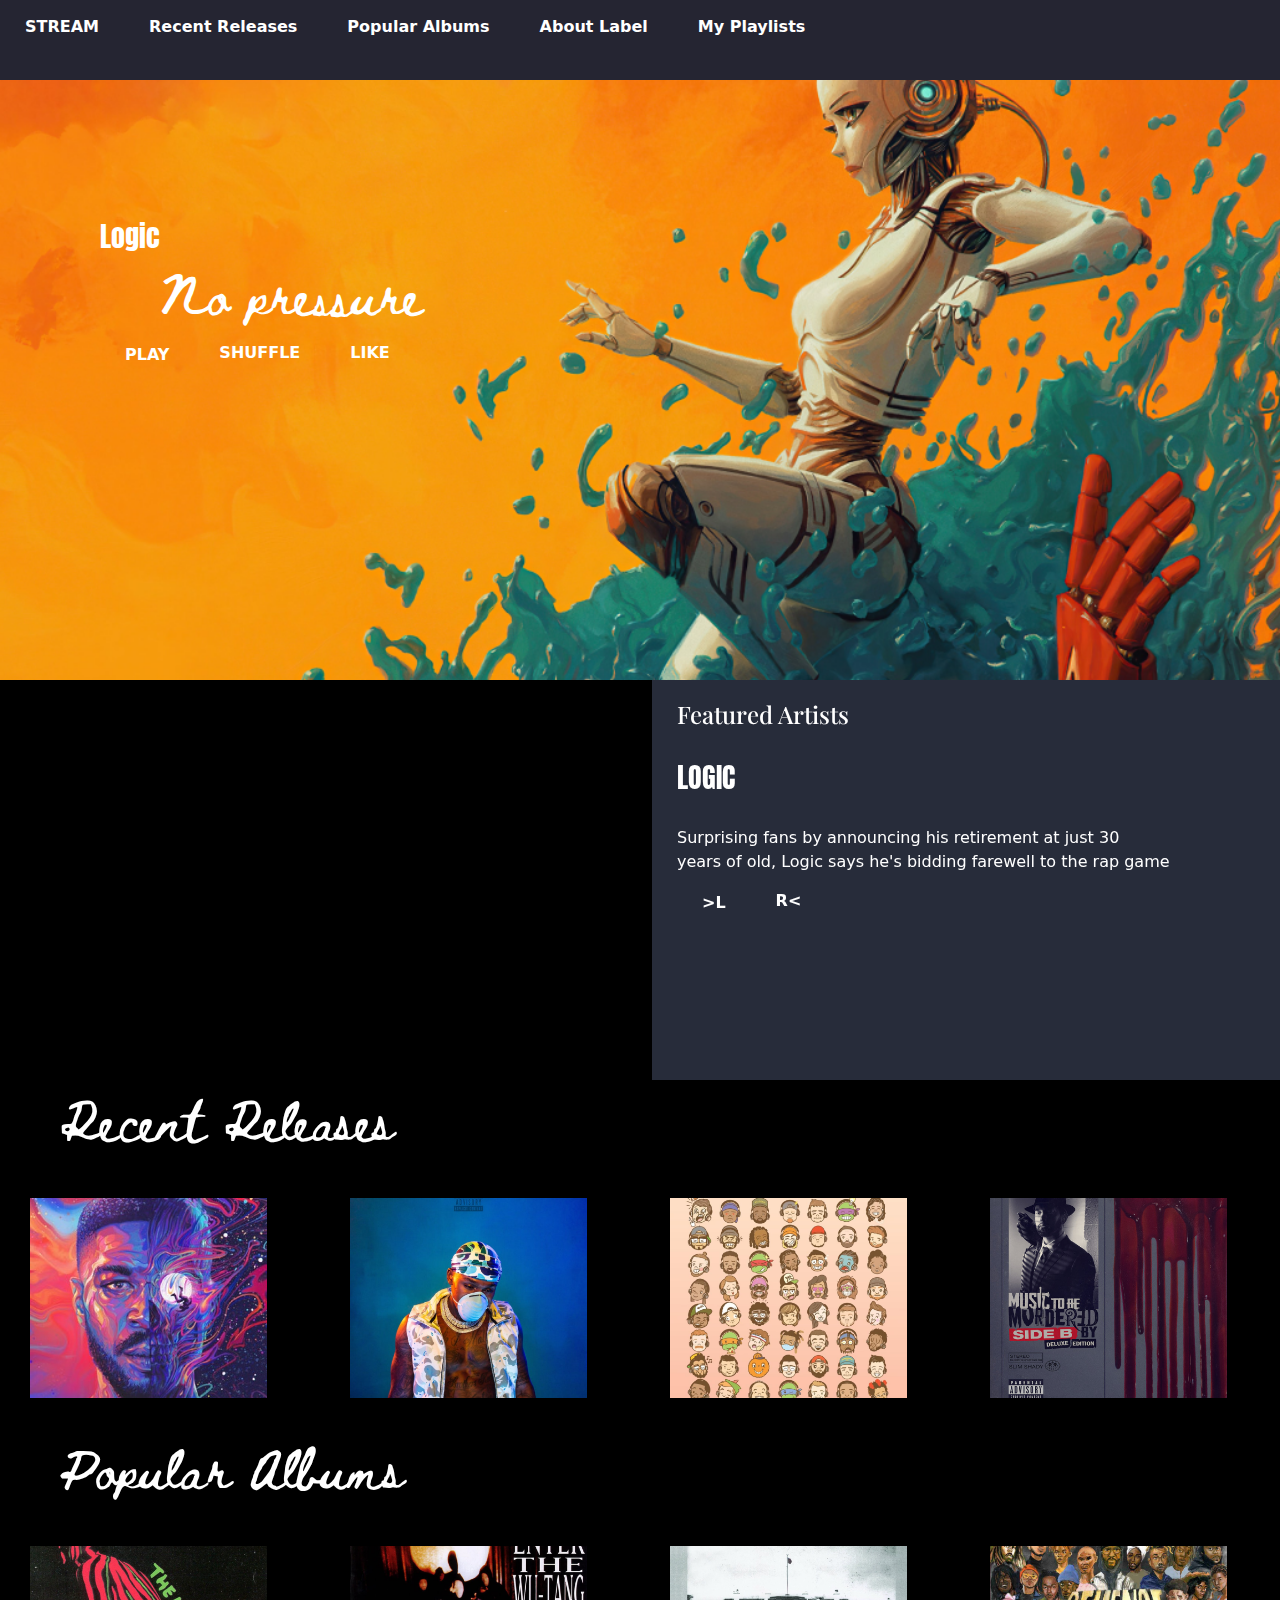
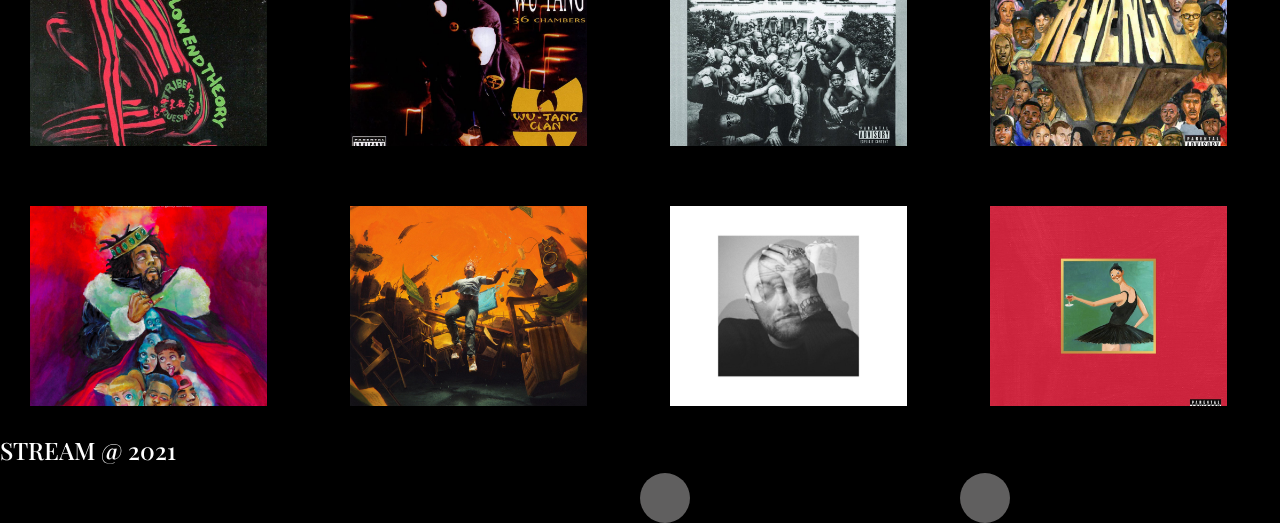
==== index.html @ 84739af4 "dv_final_progress" ====
<!DOCTYPE html>
<html lang="en">
<head>
    <meta charset="UTF-8">
    <meta http-equiv="X-UA-Compatible" content="IE=edge">
    <meta name="viewport" content="width=device-width, initial-scale=1.0">
    <title>final project</title>
<!--External Document -->
<link rel="stylesheet" href="https://cdn.jsdelivr.net/npm/bootstrap@5.2.3/dist/css/bootstrap.min.css">
<script src="https://cdn.jsdelivr.net/npm/bootstrap@5.2.3/dist/js/bootstrap.min.js"> </script>
<link rel="preconnect" href="https://fonts.googleapis.com">
<link rel="preconnect" href="https://fonts.gstatic.com" crossorigin>
<link href="https://fonts.googleapis.com/css2?family=Anton&family=Beth+Ellen&family=Playfair+Display:ital@0;1&display=swap" rel="stylesheet">
<!--Internal Document-->
<link rel="stylesheet" href="css/main.css">

</head>
<body>
    <nav style="color:white">
        <div class="button-group">
        <div class="button inverted">STREAM</div>
       <div class="button inverted">Recent Releases</div>
        <div class="button inverted">Popular Albums</div>
        <div class="button inverted">About Label</div>
        <div class="button inverted">My Playlists</div>
    </nav>

    <header>
        
        <h3>Logic</h3>
        <p><h1>No pressure </h1>
            <div class="button-group">
                <div class="button normal"><b>PLAY</b></div>
                <div class="button inverted"><b>SHUFFLE</b></div>
                <div class="button inverted"><b>LIKE</b></div>
            </div>
        </p>
        </header>

    <div class="row">
        <div class="col-6">
            <div class="col-boxA"><iframe width="560" height="315" src="https://www.youtube.com/embed/r7qovpFAGrQ" title="YouTube video player" frameborder="0" allow="accelerometer; autoplay; clipboard-write; encrypted-media; gyroscope; picture-in-picture; web-share" allowfullscreen></iframe></div>
     </div>   
     
        <div class="col-6">
            <div class="col-boxB">
                <h4>Featured Artists</h4></br>
                <h3>LOGIC</h3></br>
                Surprising fans by announcing his retirement at just 30</br> years of old, Logic says he's bidding farewell to the rap game
            
                <div class="button-group">
                    <div class="button normal">>L</div>
                    <div class="button inverted">R<</div>      
            </div>
        </div>  
    </div>
    


    <p><h1>Recent Releases</h1></p> 
    
    <div class="row">
        <div class="col-3">
            <div class="col-box-1"> </div>
        </div>
        
        <div class="col-3">
            <div class="col-box-2"> </div>
       </div>
           
       <div class="col-3">
           <div class="col-box-3"> </div>
       </div>

       <div class="col-3">
           <div class="col-box-4"> </div>
       </div>

       <p><h1>Popular Albums</h1></p> 
        
    </div>
    <div class="row">
        <div class="col-3">
            <div class="col-box-5"> </div>
        </div>
        
        <div class="col-3">
            <div class="col-box-6"> </div>
       </div>
           
       <div class="col-3">
           <div class="col-box-7"> </div>
       </div>

       <div class="col-3">
           <div class="col-box-8"> </div>
       </div>

        
    </div>
    <div class="row">
        <div class="col-3">
            <div class="col-box-9"> </div>
        </div>
        
        <div class="col-3">
            <div class="col-box-10"> </div>
       </div>
           
       <div class="col-3">
           <div class="col-box-11"> </div>
       </div>

       <div class="col-3">
           <div class="col-box-12"> </div>
       </div>
        
    </div>

<h4>STREAM @ 2021</h4>
<div class="row">
    <div class="col-3">
        <div class="round-iamge1"> </div>
    </div>
    
    <div class="col-3">
        <div class="round-iamge2"> </div>
   </div>
       
   <div class="col-3">
       <div class="round-image3"> </div>
   </div>

   <div class="col-3">
       <div class="round-image4"> </div>
   </div>

    
</div>


                
</body>
</html>
---- css/main.css ----
nav{
    width:100%;
    height:80px;
    background-color: #252532;
    
}
nav-text{
    padding-top: 30px;;

}

header{
    width: 100%;
    height:600px;
    background-image: url("../images/logic_no_pressure_home_cover_image.png");
    background-size: cover;
    background-position: center;
    padding-top:140px;
    padding-left: 100px;
    padding-right: 100px;
    color: #ffffff;

}
body{
    background-color: #000000;
    color: #ffffff;
 
}
h3{font-family: 'Anton', sans-serif;
}
h1{
    font-family: 'Beth Ellen', cursive;
    margin-left: 60px;
}
h4{font-family: 'Playfair Display', serif;
}
.col-boxA{
    width:100%;
    height:400px;
    background-color:#0000001f;
    text-align:left;
    padding-top: 20px;
    padding-left: 25px;
    margin-left: 100px;

}
.col-boxB{
    width:100%;
    height:400px;
    background-color:#434c6494;
    text-align:left;
    padding-top: 20px;
    padding-left: 25px;
    margin-right: 100px;
}


.col-box-1{
    width:80%;
    height:200px;
    background-image: url("../images/Album\ Covers/man_on_the_moon_album_cover.png");
    background-size: cover;
    background-position: center;
    margin:30px;
    padding-top: 20px;
    padding-left: 25px;
}
.col-box-2{
    width:80%;
    height:200px;
    background-image: url("../images/Album\ Covers/blame_it_on_baby_album_cover.png");
    background-size: cover;
    background-position: center;
    margin:30px;
    padding-top: 20px;
    padding-left: 25px;
}
.col-box-3{
    width:80%;
    height:200px;
    background-image: url("../images/Album\ Covers/happy_thoughts_album_cover.png");
    background-size: cover;
    background-position: center;
    margin:30px;
    padding-top: 20px;
    padding-left: 25px;
}
.col-box-4{
    width:80%;
    height:200px;
    background-image: url("../images/Album\ Covers/music_to_be_murdered_by_album_cover.png");
    background-size: cover;
    background-position: center;
    margin:30px;
    padding-top: 20px;
    padding-left: 25px;
}
.col-box-5{
    width:80%;
    height:200px;
    background-image: url("../images/Album\ Covers/low_end_theory_album_cover.png");
    background-size: cover;
    background-position: center;
    margin:30px;
    padding-top: 20px;
    padding-left: 25px;
}
.col-box-6{
    width:80%;
    height:200px;
    background-image: url("../images/Album\ Covers/wu_tang_album_cover.png");
    background-size: cover;
    background-position: center;
    margin:30px;
    padding-top: 20px;
    padding-left: 25px;
}
.col-box-7{
    width:80%;
    height:200px;
    background-image: url("../images/Album\ Covers/to_pimp_a_butterfly_album_cover.png");
    background-size: cover;
    background-position: center;
    margin:30px;
    padding-top: 20px;
    padding-left: 25px;
}
.col-box-8{
    width:80%;
    height:200px;
    background-image: url("../images/Album\ Covers/revenge_album_cover.png");
    background-size: cover;
    background-position: center;
    margin:30px;
    padding-top: 20px;
    padding-left: 25px;
}
.col-box-9{
    width:80%;
    height:200px;
    background-image: url("../images/Album\ Covers/kod_album_cover.png");
    background-size: cover;
    background-position: center;
    margin:30px;
    padding-top: 20px;
    padding-left: 25px;
}
.col-box-10{
    width:80%;
    height:200px;
    background-image: url("../images/Album\ Covers/no_pressure_album_cover.png");
    background-size: cover;
    background-position: center;
    margin:30px;
    padding-top: 20px;
    padding-left: 25px;
}
.col-box-11{
    width:80%;
    height:200px;
    background-image: url("../images/Album\ Covers/circles_album_cover.png");
    background-size: cover;
    background-position: center;
    margin:30px;
    padding-top: 20px;
    padding-left: 25px;
}
.col-box-12{
    width:80%;
    height:200px;
    background-image: url("../images/Album\ Covers/kanye_album_cover.png");
    background-size: cover;
    background-position: center;
    margin:30px;
    padding-top: 20px;
    padding-left: 25px;
}
.col-3{
    float: left;
}

.text{
    padding-top:50px;
    padding-right:10px;

}
.round-image1{
    width:50px;
    height:50px;
    background-color: #605f5f;
    border-radius: 50%;
    background-size: cover;
    background-position: center;
    padding-top: 25px;
}
.round-image2{
    width:50px;
    height:50px;
    background-color: #605f5f;
    border-radius: 50%;
    background-size: cover;
    background-position: center;
    padding-top: 25px;
}
.round-image3{
    width:50px;
    height:50px;
    background-color: #605f5f;
    border-radius: 50%;
    background-size: cover;
    background-position: center;
    padding-top: 25px;
}
.round-image4{
    width:50px;
    height:50px;
    background-color: #605f5f;
    border-radius: 50%;
    background-size: cover;
    background-position: center;
    padding-top: 25px;
}
   
.text p{
    margin-top: 50;
}

.button-group{
    width: auto;
    height: auto;
}

.button{
    width: auto;
    height:auto ;
    text-align: center ;
    padding-top: 7px;
    padding-left: 25px;
    padding-right: 25px;
    padding-bottom: 7px;
    font-weight:bold ;
    float: left;
    margin-top:10px ;
    border-radius: 20px ;
}

.normal{
    background-color: #2b2b2b00;
    color: white;
    border-color: aqua ;
}
.normal:hover{
    cursor:pointer;
    background-color: white;
    color: #2b2b2b;
    border:2px solid #2b2b2b;
    padding-top:5px;
}

.inverted{
    background-color: #ffffff00;
    padding-top: 5px !important;
    
   
}
.inverted:hover{
    cursor: pointer;
    background-color: #2b2b2b;
    color: #ffffff;
}
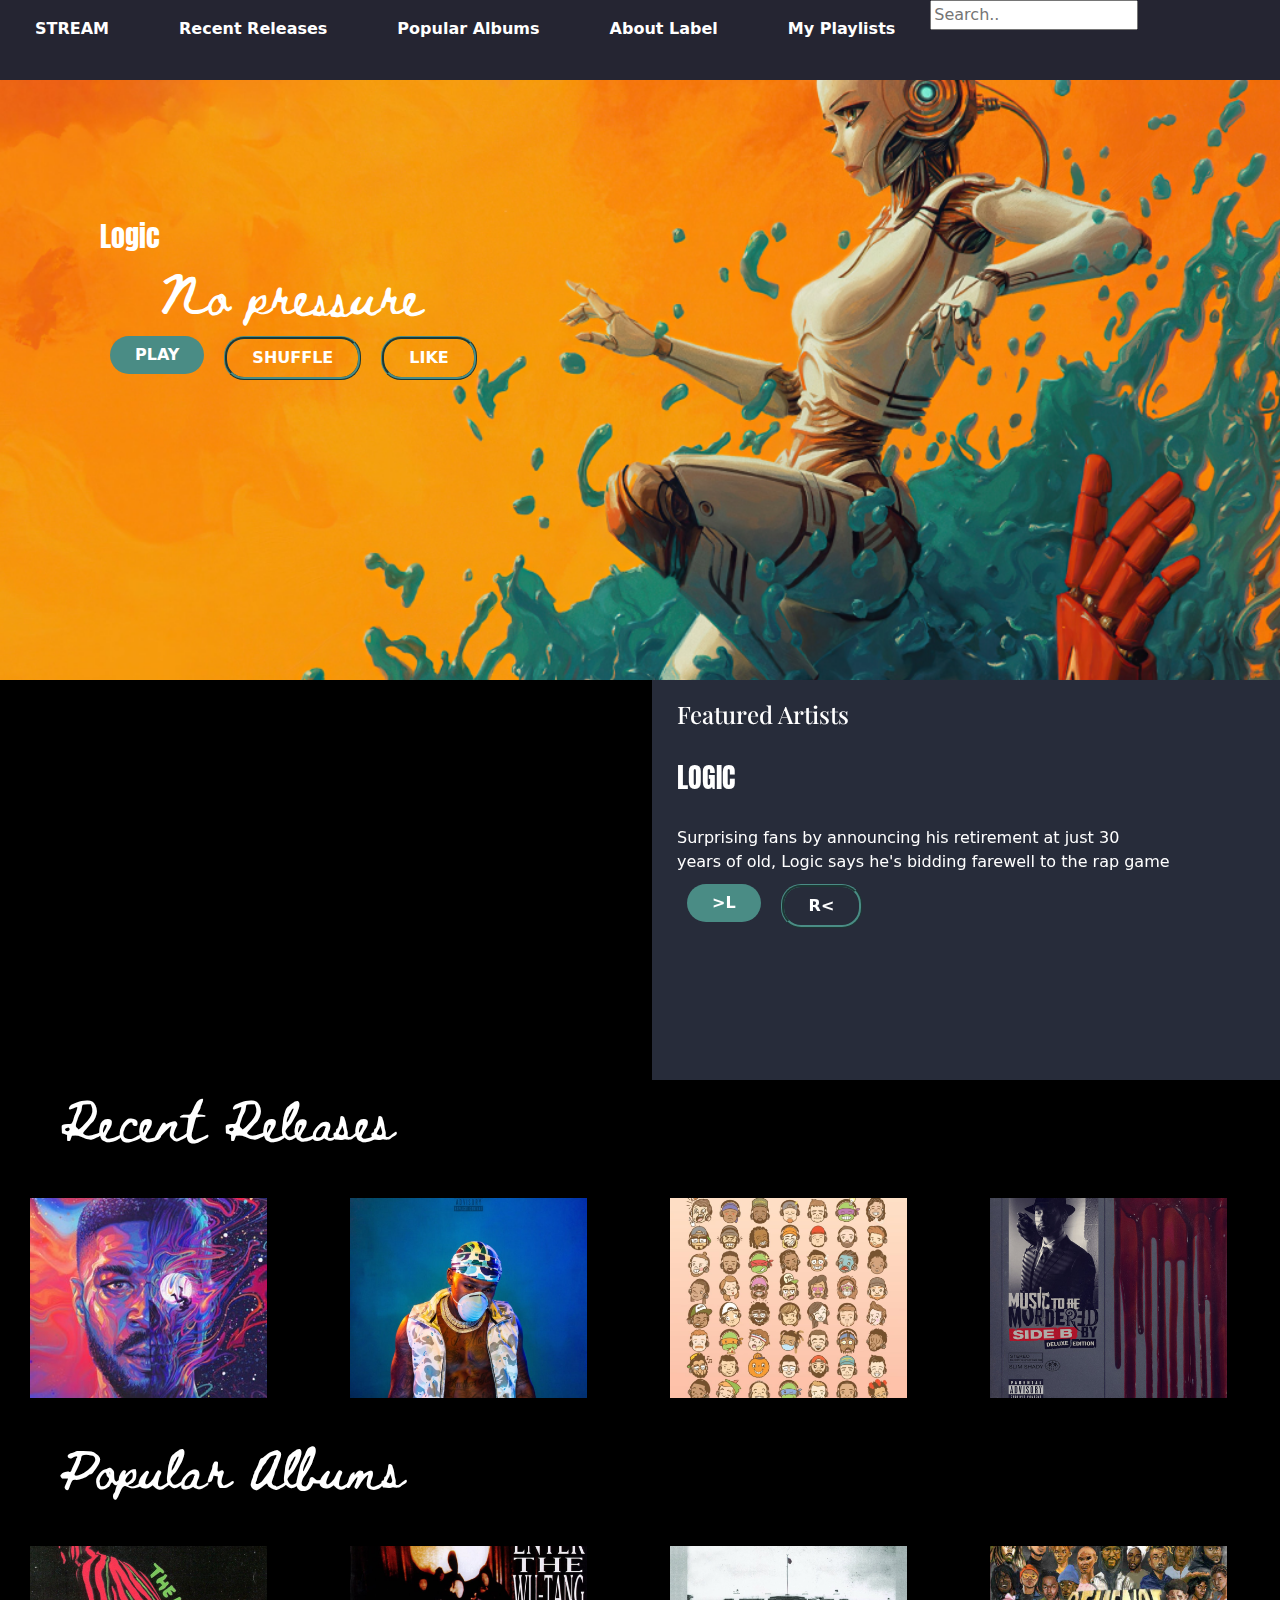
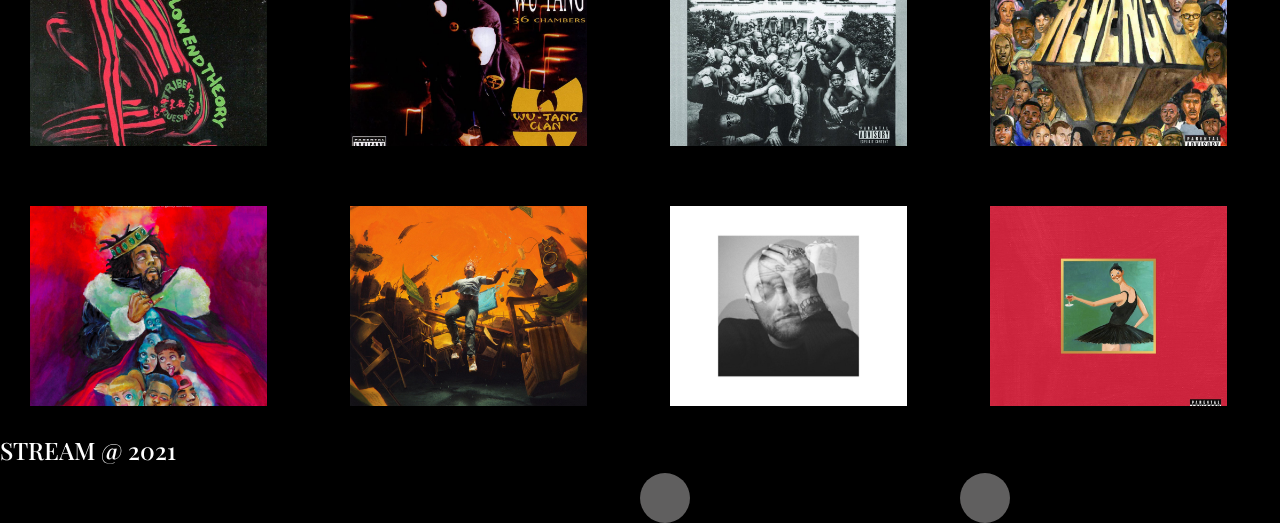
==== commit 791ef4eb: "button and search bar" ====
--- a/index.html
+++ b/index.html
@@ -18,11 +18,12 @@
 <body>
     <nav style="color:white">
         <div class="button-group">
-        <div class="button inverted">STREAM</div>
-       <div class="button inverted">Recent Releases</div>
-        <div class="button inverted">Popular Albums</div>
-        <div class="button inverted">About Label</div>
-        <div class="button inverted">My Playlists</div>
+        <div class="button inverted1">STREAM</div>
+       <div class="button inverted1">Recent Releases</div>
+        <div class="button inverted1">Popular Albums</div>
+        <div class="button inverted1">About Label</div>
+        <div class="button inverted1">My Playlists</div>
+        <input type="text" placeholder="Search..">
     </nav>
 
     <header>
@@ -61,7 +62,7 @@
     
     <div class="row">
         <div class="col-3">
-            <div class="col-box-1"> </div>
+            <div class="col-box-1"></div>
         </div>
         
         <div class="col-3">
--- a/css/main.css
+++ b/css/main.css
@@ -8,6 +8,10 @@
     padding-top: 30px;;
 
 }
+.button-ground input[type=text]{
+    float: right;
+    margin-top: 20px;
+}
 
 header{
     width: 100%;
@@ -65,6 +69,8 @@
     padding-top: 20px;
     padding-left: 25px;
 }
+
+
 .col-box-2{
     width:80%;
     height:200px;
@@ -245,9 +251,11 @@
 }
 
 .normal{
-    background-color: #2b2b2b00;
+    background-color: #4a8c85;
     color: white;
-    border-color: aqua ;
+    margin: 10px;
+    
+    
 }
 .normal:hover{
     cursor:pointer;
@@ -259,9 +267,15 @@
 
 .inverted{
     background-color: #ffffff00;
-    padding-top: 5px !important;
-    
+    border-style: ridge;
+    border-color: #4a8c85;
+    margin: 10px;
    
+}
+.inverted1{
+    background-color: #ffffff00;
+    margin: 10px;
+
 }
 .inverted:hover{
     cursor: pointer;
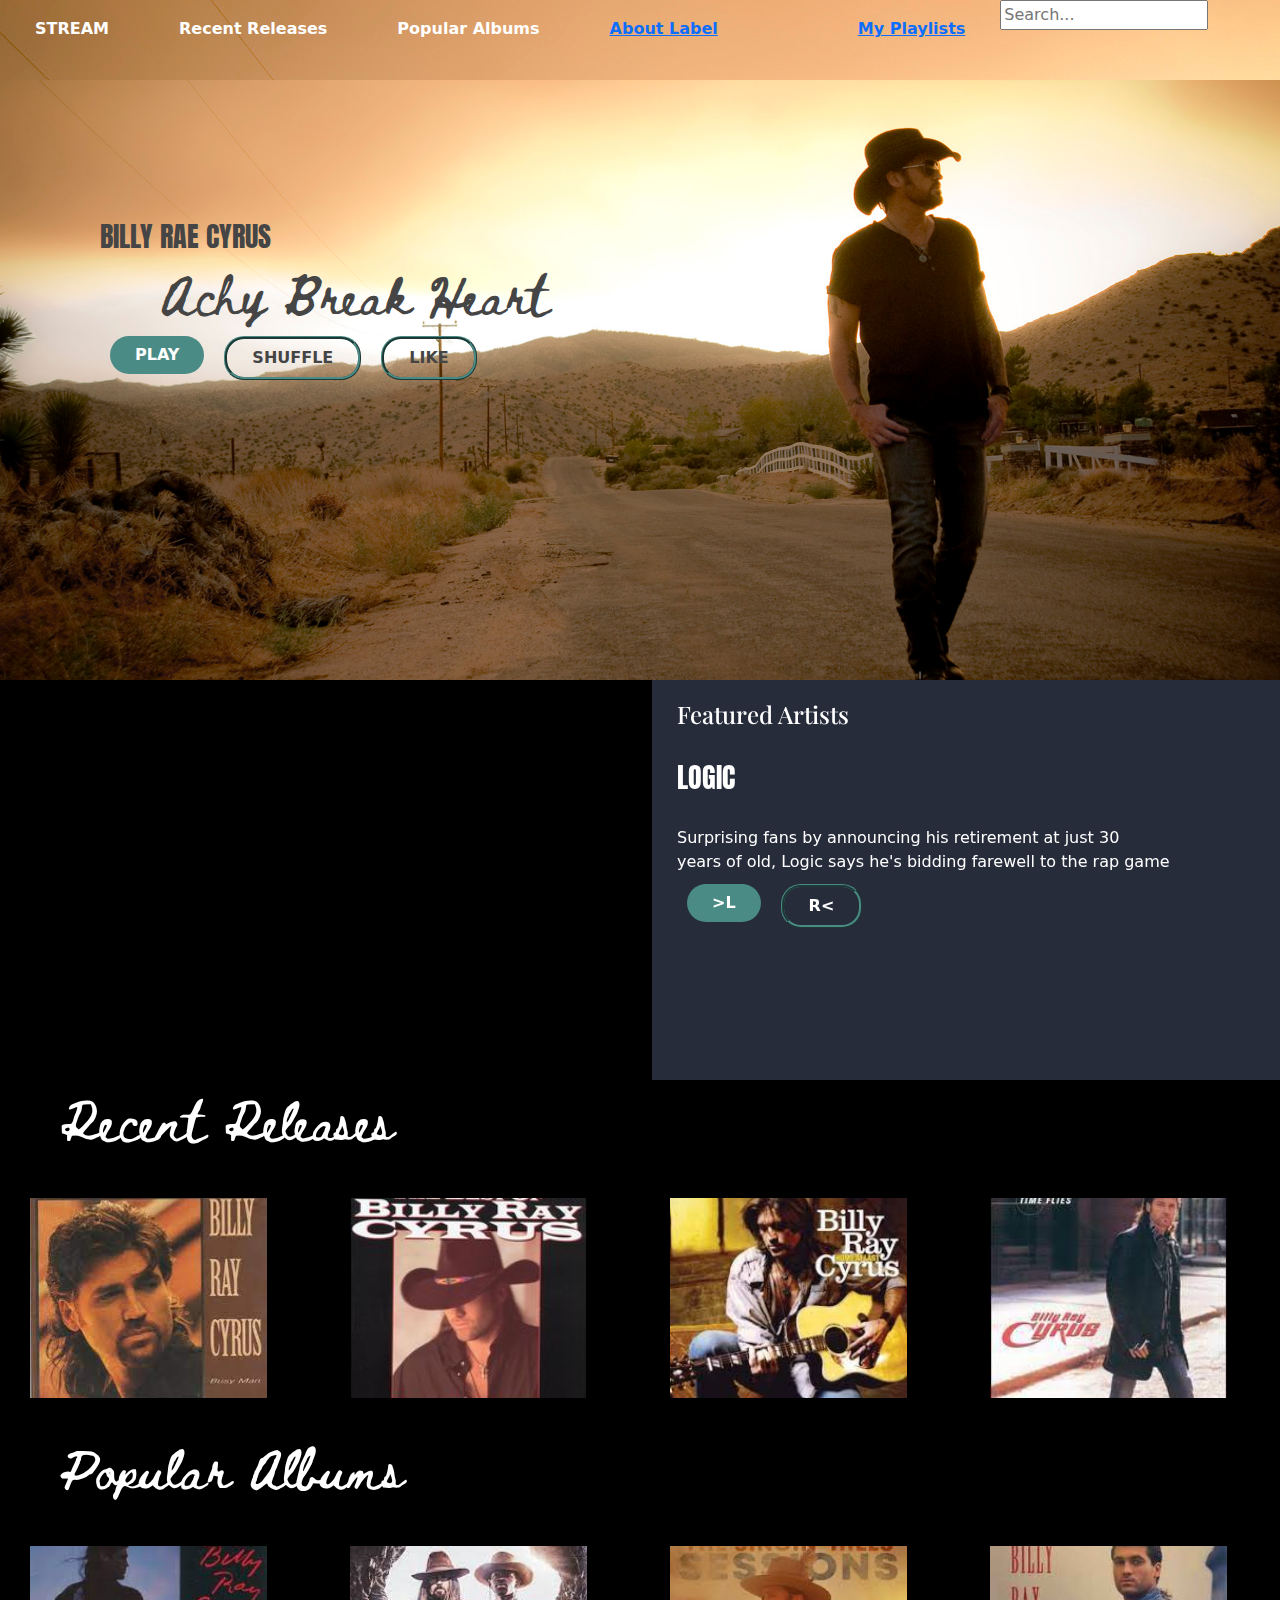
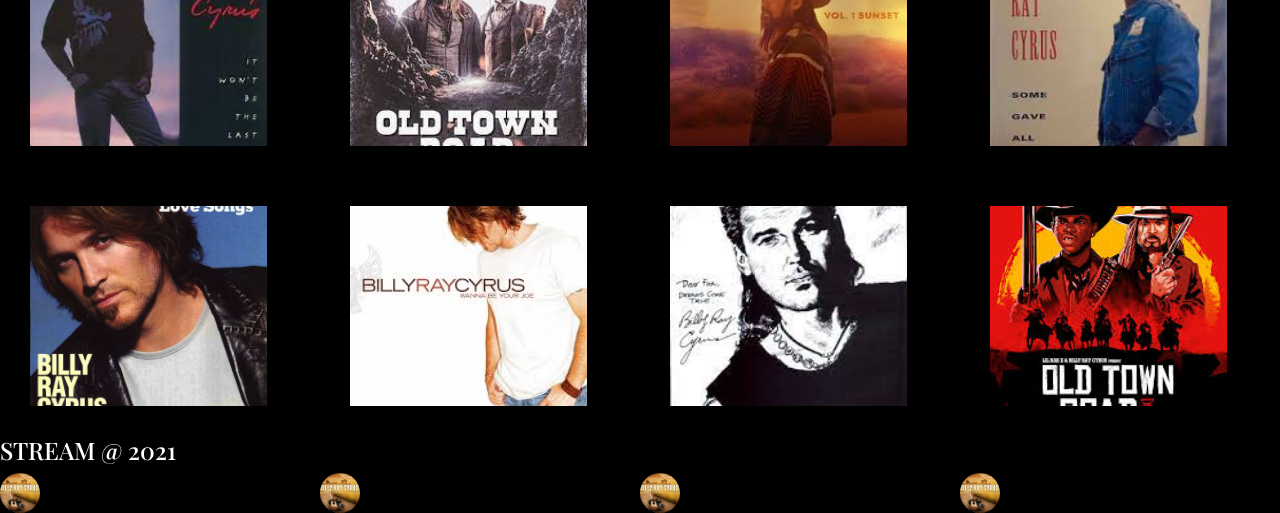
==== commit 0e65c4f5: "update" ====
--- a/index.html
+++ b/index.html
@@ -21,15 +21,15 @@
         <div class="button inverted1">STREAM</div>
        <div class="button inverted1">Recent Releases</div>
         <div class="button inverted1">Popular Albums</div>
-        <div class="button inverted1">About Label</div>
-        <div class="button inverted1">My Playlists</div>
-        <input type="text" placeholder="Search..">
+        <a div class="button inverted1" href="../DV100_final_T1/pages/about.html">About Label</div> </a>
+        <a div class="button inverted1" href="../DV100_final_T1/pages/playlist.html">My Playlists</div></a>
+        <input type="text" placeholder="Search...">
     </nav>
 
     <header>
         
-        <h3>Logic</h3>
-        <p><h1>No pressure </h1>
+        <h3>BILLY RAE CYRUS</h3>
+        <p><h1>Achy Break Heart</h1>
             <div class="button-group">
                 <div class="button normal"><b>PLAY</b></div>
                 <div class="button inverted"><b>SHUFFLE</b></div>
@@ -40,7 +40,9 @@
 
     <div class="row">
         <div class="col-6">
-            <div class="col-boxA"><iframe width="560" height="315" src="https://www.youtube.com/embed/r7qovpFAGrQ" title="YouTube video player" frameborder="0" allow="accelerometer; autoplay; clipboard-write; encrypted-media; gyroscope; picture-in-picture; web-share" allowfullscreen></iframe></div>
+            <div class="col-boxA">
+                <iframe width="560" height="315" src="https://www.youtube.com/embed/ZRjwD-Rd_K4" title="YouTube video player" frameborder="0" allow="accelerometer; autoplay; clipboard-write; encrypted-media; gyroscope; picture-in-picture; web-share" allowfullscreen></iframe>
+                </div>
      </div>   
      
         <div class="col-6">
@@ -121,22 +123,20 @@
 <h4>STREAM @ 2021</h4>
 <div class="row">
     <div class="col-3">
-        <div class="round-iamge1"> </div>
+        <div class="round-image1"></div>
     </div>
-    
+
     <div class="col-3">
-        <div class="round-iamge2"> </div>
-   </div>
-       
-   <div class="col-3">
-       <div class="round-image3"> </div>
-   </div>
+        <div class="round-image2"></div>
+    </div>
 
-   <div class="col-3">
-       <div class="round-image4"> </div>
-   </div>
+    <div class="col-3">
+        <div class="round-image3"></div>
+    </div>
 
-    
+    <div class="col-3">
+        <div class="round-image4"></div>
+    </div>
 </div>
 
 
--- a/css/main.css
+++ b/css/main.css
@@ -1,7 +1,7 @@
 nav{
     width:100%;
     height:80px;
-    background-color: #252532;
+    background-image: url("../images/cyrus-billy-ray-50c1ebea1e505.jpeg");
     
 }
 nav-text{
@@ -16,13 +16,13 @@
 header{
     width: 100%;
     height:600px;
-    background-image: url("../images/logic_no_pressure_home_cover_image.png");
+    background-image: url("../images/cyrus-billy-ray-50c1ebea1e505.jpeg");
     background-size: cover;
     background-position: center;
     padding-top:140px;
     padding-left: 100px;
     padding-right: 100px;
-    color: #ffffff;
+    color: #454545;
 
 }
 body{
@@ -56,13 +56,14 @@
     padding-top: 20px;
     padding-left: 25px;
     margin-right: 100px;
+   
 }
 
 
 .col-box-1{
     width:80%;
     height:200px;
-    background-image: url("../images/Album\ Covers/man_on_the_moon_album_cover.png");
+    background-image: url("../images/Album\ Covers/billy.jpeg");
     background-size: cover;
     background-position: center;
     margin:30px;
@@ -74,7 +75,7 @@
 .col-box-2{
     width:80%;
     height:200px;
-    background-image: url("../images/Album\ Covers/blame_it_on_baby_album_cover.png");
+    background-image: url("../images/Album\ Covers/billy2.jpeg");
     background-size: cover;
     background-position: center;
     margin:30px;
@@ -84,7 +85,7 @@
 .col-box-3{
     width:80%;
     height:200px;
-    background-image: url("../images/Album\ Covers/happy_thoughts_album_cover.png");
+    background-image: url("../images/Album\ Covers/album3.jpeg");
     background-size: cover;
     background-position: center;
     margin:30px;
@@ -94,7 +95,7 @@
 .col-box-4{
     width:80%;
     height:200px;
-    background-image: url("../images/Album\ Covers/music_to_be_murdered_by_album_cover.png");
+    background-image: url("../images/Album\ Covers/album4.jpeg");
     background-size: cover;
     background-position: center;
     margin:30px;
@@ -104,7 +105,7 @@
 .col-box-5{
     width:80%;
     height:200px;
-    background-image: url("../images/Album\ Covers/low_end_theory_album_cover.png");
+    background-image: url("../images/Album\ Covers/album5.jpeg");
     background-size: cover;
     background-position: center;
     margin:30px;
@@ -114,7 +115,7 @@
 .col-box-6{
     width:80%;
     height:200px;
-    background-image: url("../images/Album\ Covers/wu_tang_album_cover.png");
+    background-image: url("../images/Album\ Covers/album6.jpeg");
     background-size: cover;
     background-position: center;
     margin:30px;
@@ -124,7 +125,7 @@
 .col-box-7{
     width:80%;
     height:200px;
-    background-image: url("../images/Album\ Covers/to_pimp_a_butterfly_album_cover.png");
+    background-image: url("../images/Album\ Covers/album7.jpeg");
     background-size: cover;
     background-position: center;
     margin:30px;
@@ -134,7 +135,7 @@
 .col-box-8{
     width:80%;
     height:200px;
-    background-image: url("../images/Album\ Covers/revenge_album_cover.png");
+    background-image: url("../images/Album\ Covers/album8.jpeg");
     background-size: cover;
     background-position: center;
     margin:30px;
@@ -144,7 +145,7 @@
 .col-box-9{
     width:80%;
     height:200px;
-    background-image: url("../images/Album\ Covers/kod_album_cover.png");
+    background-image: url("../images/Album\ Covers/album9.jpeg");
     background-size: cover;
     background-position: center;
     margin:30px;
@@ -154,7 +155,7 @@
 .col-box-10{
     width:80%;
     height:200px;
-    background-image: url("../images/Album\ Covers/no_pressure_album_cover.png");
+    background-image: url("../images/Album\ Covers/album10.jpeg");
     background-size: cover;
     background-position: center;
     margin:30px;
@@ -164,7 +165,7 @@
 .col-box-11{
     width:80%;
     height:200px;
-    background-image: url("../images/Album\ Covers/circles_album_cover.png");
+    background-image: url("../images/Album\ Covers/album11.jpeg");
     background-size: cover;
     background-position: center;
     margin:30px;
@@ -174,7 +175,7 @@
 .col-box-12{
     width:80%;
     height:200px;
-    background-image: url("../images/Album\ Covers/kanye_album_cover.png");
+    background-image: url("../images/Album\ Covers/album12.jpeg");
     background-size: cover;
     background-position: center;
     margin:30px;
@@ -191,40 +192,36 @@
 
 }
 .round-image1{
-    width:50px;
-    height:50px;
-    background-color: #605f5f;
-    border-radius: 50%;
-    background-size: cover;
-    background-position: center;
-    padding-top: 25px;
+    width: 40px;
+    height: 40px;
+    border-radius: 50%;
+    background-image: url("../images/cover1.jpeg");
+    background-size: cover;
+    background-position: center;
 }
 .round-image2{
-    width:50px;
-    height:50px;
-    background-color: #605f5f;
-    border-radius: 50%;
-    background-size: cover;
-    background-position: center;
-    padding-top: 25px;
+    width: 40px;
+    height: 40px;
+    border-radius: 50%;
+    background-image: url("../images/cover1.jpeg");
+    background-size: cover;
+    background-position: center;
 }
 .round-image3{
-    width:50px;
-    height:50px;
-    background-color: #605f5f;
-    border-radius: 50%;
-    background-size: cover;
-    background-position: center;
-    padding-top: 25px;
+    width: 40px;
+    height: 40px;
+    border-radius: 50%;
+    background-image: url("../images/cover1.jpeg");
+    background-size: cover;
+    background-position: center;
 }
 .round-image4{
-    width:50px;
-    height:50px;
-    background-color: #605f5f;
-    border-radius: 50%;
-    background-size: cover;
-    background-position: center;
-    padding-top: 25px;
+    width: 40px;
+    height: 40px;
+    border-radius: 50%;
+    background-image: url("../images/cover1.jpeg");
+    background-size: cover;
+    background-position: center;
 }
    
 .text p{
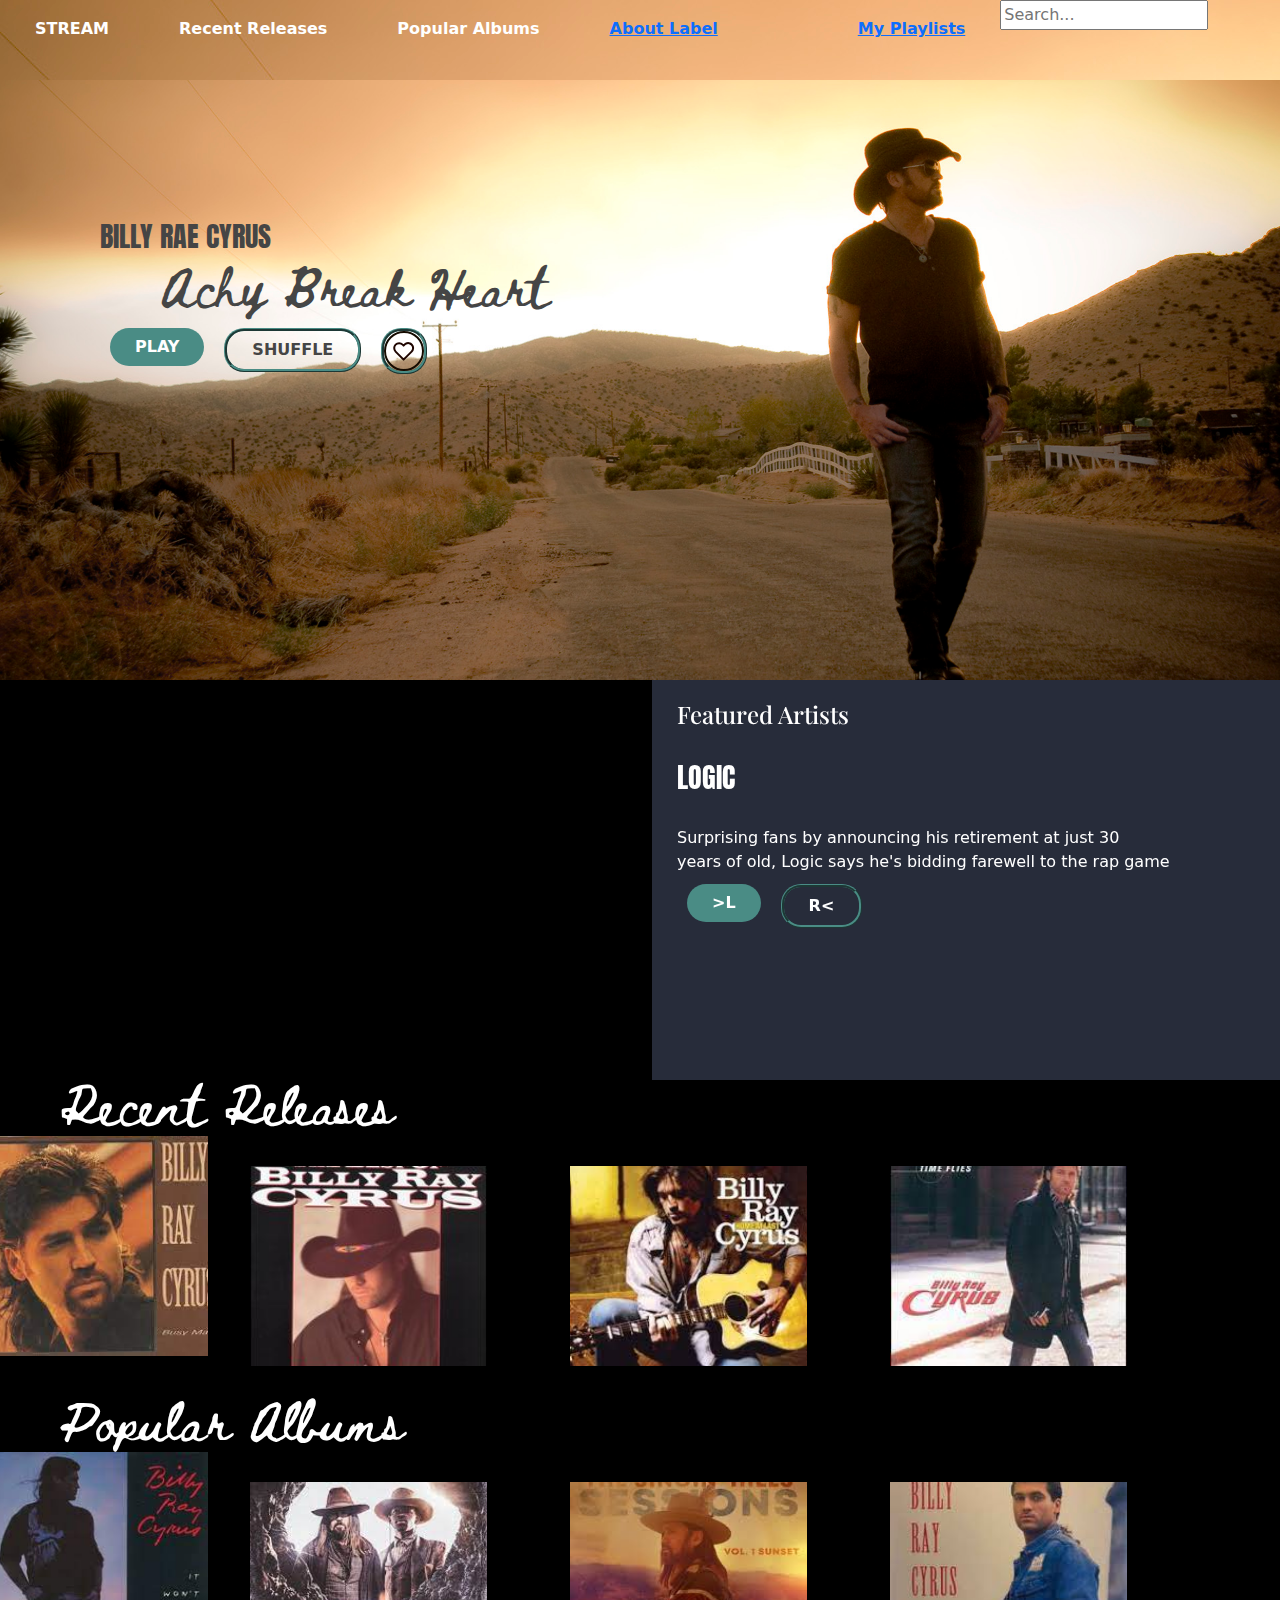
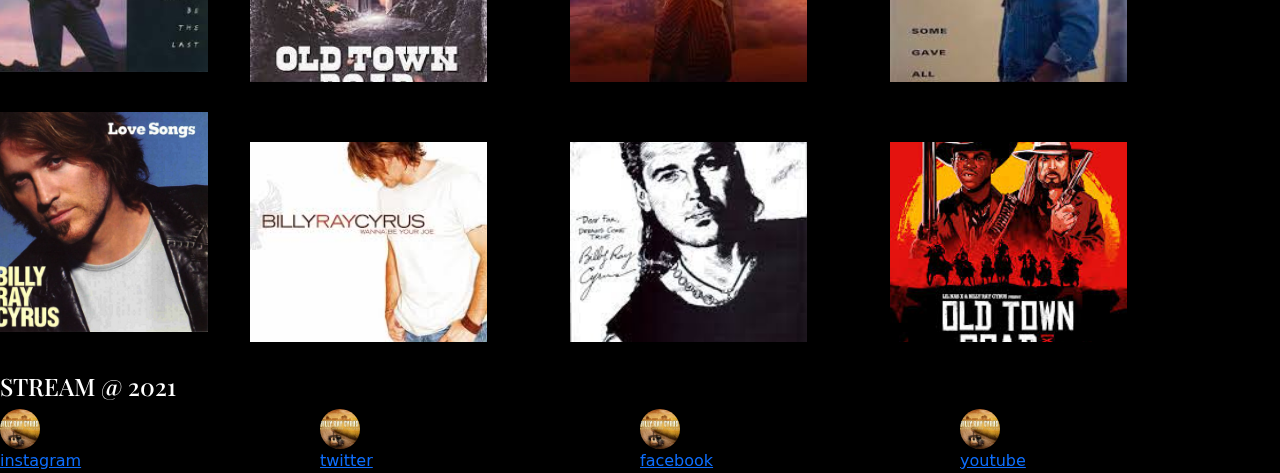
==== commit d44594dd: "link css" ====
--- a/index.html
+++ b/index.html
@@ -4,7 +4,7 @@
     <meta charset="UTF-8">
     <meta http-equiv="X-UA-Compatible" content="IE=edge">
     <meta name="viewport" content="width=device-width, initial-scale=1.0">
-    <title>final project</title>
+    <title>Final project</title>
 <!--External Document -->
 <link rel="stylesheet" href="https://cdn.jsdelivr.net/npm/bootstrap@5.2.3/dist/css/bootstrap.min.css">
 <script src="https://cdn.jsdelivr.net/npm/bootstrap@5.2.3/dist/js/bootstrap.min.js"> </script>
@@ -21,8 +21,8 @@
         <div class="button inverted1">STREAM</div>
        <div class="button inverted1">Recent Releases</div>
         <div class="button inverted1">Popular Albums</div>
-        <a div class="button inverted1" href="../DV100_final_T1/pages/about.html">About Label</div> </a>
-        <a div class="button inverted1" href="../DV100_final_T1/pages/playlist.html">My Playlists</div></a>
+        <a div class="button inverted1" href="pages/about.html">About Label</div> </a>
+        <a div class="button inverted1" href="pages/playlist.html">My Playlists</div></a>
         <input type="text" placeholder="Search...">
     </nav>
 
@@ -33,7 +33,7 @@
             <div class="button-group">
                 <div class="button normal"><b>PLAY</b></div>
                 <div class="button inverted"><b>SHUFFLE</b></div>
-                <div class="button inverted"><b>LIKE</b></div>
+                <div class="button inverted2"><b></b></div>
             </div>
         </p>
         </header>
@@ -63,8 +63,14 @@
     <p><h1>Recent Releases</h1></p> 
     
     <div class="row">
-        <div class="col-3">
-            <div class="col-box-1"></div>
+        <div class="thumbnail">
+            <div class="overlay">
+                <div class="icon"></div>
+                <div class="content">
+                    <h3>Busy Man</h3>
+                    <p>Billy Rae Cyrus</p>
+                </div>
+            </div>
         </div>
         
         <div class="col-3">
@@ -83,8 +89,14 @@
         
     </div>
     <div class="row">
-        <div class="col-3">
-            <div class="col-box-5"> </div>
+        <div class="thumbnail2">
+            <div class="overlay">
+                <div class="icon"></div>
+                <div class="content">
+                    <h3>The Last</h3>
+                    <p>Billy Rae Cyrus</p>
+                </div>
+            </div>
         </div>
         
         <div class="col-3">
@@ -99,12 +111,15 @@
            <div class="col-box-8"> </div>
        </div>
 
-        
+       <div class="thumbnail3">
+        <div class="overlay">
+            <div class="icon"></div>
+            <div class="content">
+                <h3>Love Songs</h3>
+                <p>Billy Rae Cyrus</p>
+            </div>
+        </div>
     </div>
-    <div class="row">
-        <div class="col-3">
-            <div class="col-box-9"> </div>
-        </div>
         
         <div class="col-3">
             <div class="col-box-10"> </div>
@@ -123,19 +138,23 @@
 <h4>STREAM @ 2021</h4>
 <div class="row">
     <div class="col-3">
-        <div class="round-image1"></div>
+        <div class="round-image1"></a></div>
+        <a href="https://www.instagram.com/">instagram</a>
     </div>
 
     <div class="col-3">
         <div class="round-image2"></div>
+        <a href="https://twitter.com/CMPcountry/">twitter</a>
     </div>
 
     <div class="col-3">
         <div class="round-image3"></div>
+        <a href="https://www.facebook.com/CountryMusicNation/">facebook</a>
     </div>
 
     <div class="col-3">
         <div class="round-image4"></div>
+        <a href="https://www.youtube.com/watch?v=ftoJ6nqTcbg">youtube</a>
     </div>
 </div>
 
--- a/css/main.css
+++ b/css/main.css
@@ -46,6 +46,7 @@
     padding-top: 20px;
     padding-left: 25px;
     margin-left: 100px;
+    margin-right: -50px;
 
 }
 .col-boxB{
@@ -60,16 +61,60 @@
 }
 
 
-.col-box-1{
-    width:80%;
-    height:200px;
+
+.thumbnail{
+    width: 220px;
+    height: 220px;
     background-image: url("../images/Album\ Covers/billy.jpeg");
-    background-size: cover;
-    background-position: center;
-    margin:30px;
-    padding-top: 20px;
-    padding-left: 25px;
-}
+    background-position: center;
+    background-size: cover;
+}
+.thumbnail2{
+    width: 220px;
+    height: 220px;
+    background-image: url("../images/Album\ Covers/album5.jpeg");
+    background-position: center;
+    background-size: cover;
+}
+.thumbnail3{
+    width: 220px;
+    height: 220px;
+    background-image: url("../images/Album\ Covers/album9.jpeg");
+    background-position: center;
+    background-size: cover;
+}
+.overlay{
+    width: 220px;
+    height: 220px;
+    background-color: rgba(0,0,0,0.5);
+    padding-top: 80px;
+    opacity: 0;
+}
+.overlay:hover{
+    cursor: pointer;
+    opacity: 1;
+}
+
+.icon{
+    width: 60px;
+    height: 60px;
+    background-image: url("../images/play_icon.svg");
+    border-radius: 50%;
+    margin: 0 auto;
+}
+.content{
+    width: 210opx;
+    height: 62px;
+    background-color: rgb(203, 115, 77);
+    color: white;
+    padding-left: 25px;
+    padding-top: 9px;
+    margin-top: 50px;
+}
+.content h3, p{
+    margin: 0;
+}
+
 
 
 .col-box-2{
@@ -102,16 +147,7 @@
     padding-top: 20px;
     padding-left: 25px;
 }
-.col-box-5{
-    width:80%;
-    height:200px;
-    background-image: url("../images/Album\ Covers/album5.jpeg");
-    background-size: cover;
-    background-position: center;
-    margin:30px;
-    padding-top: 20px;
-    padding-left: 25px;
-}
+
 .col-box-6{
     width:80%;
     height:200px;
@@ -142,16 +178,7 @@
     padding-top: 20px;
     padding-left: 25px;
 }
-.col-box-9{
-    width:80%;
-    height:200px;
-    background-image: url("../images/Album\ Covers/album9.jpeg");
-    background-size: cover;
-    background-position: center;
-    margin:30px;
-    padding-top: 20px;
-    padding-left: 25px;
-}
+
 .col-box-10{
     width:80%;
     height:200px;
@@ -272,6 +299,16 @@
 .inverted1{
     background-color: #ffffff00;
     margin: 10px;
+}
+.inverted2{
+    background-image: url("../images/heart_icon_smal.svg");
+    margin: 10px;
+    background-size: cover;
+    background-position: center;
+    border-style: ridge;
+    border-color: #4a8c85;
+    margin: 10px;
+    padding: 20px;
 
 }
 .inverted:hover{
@@ -281,3 +318,5 @@
 }
 
 
+
+
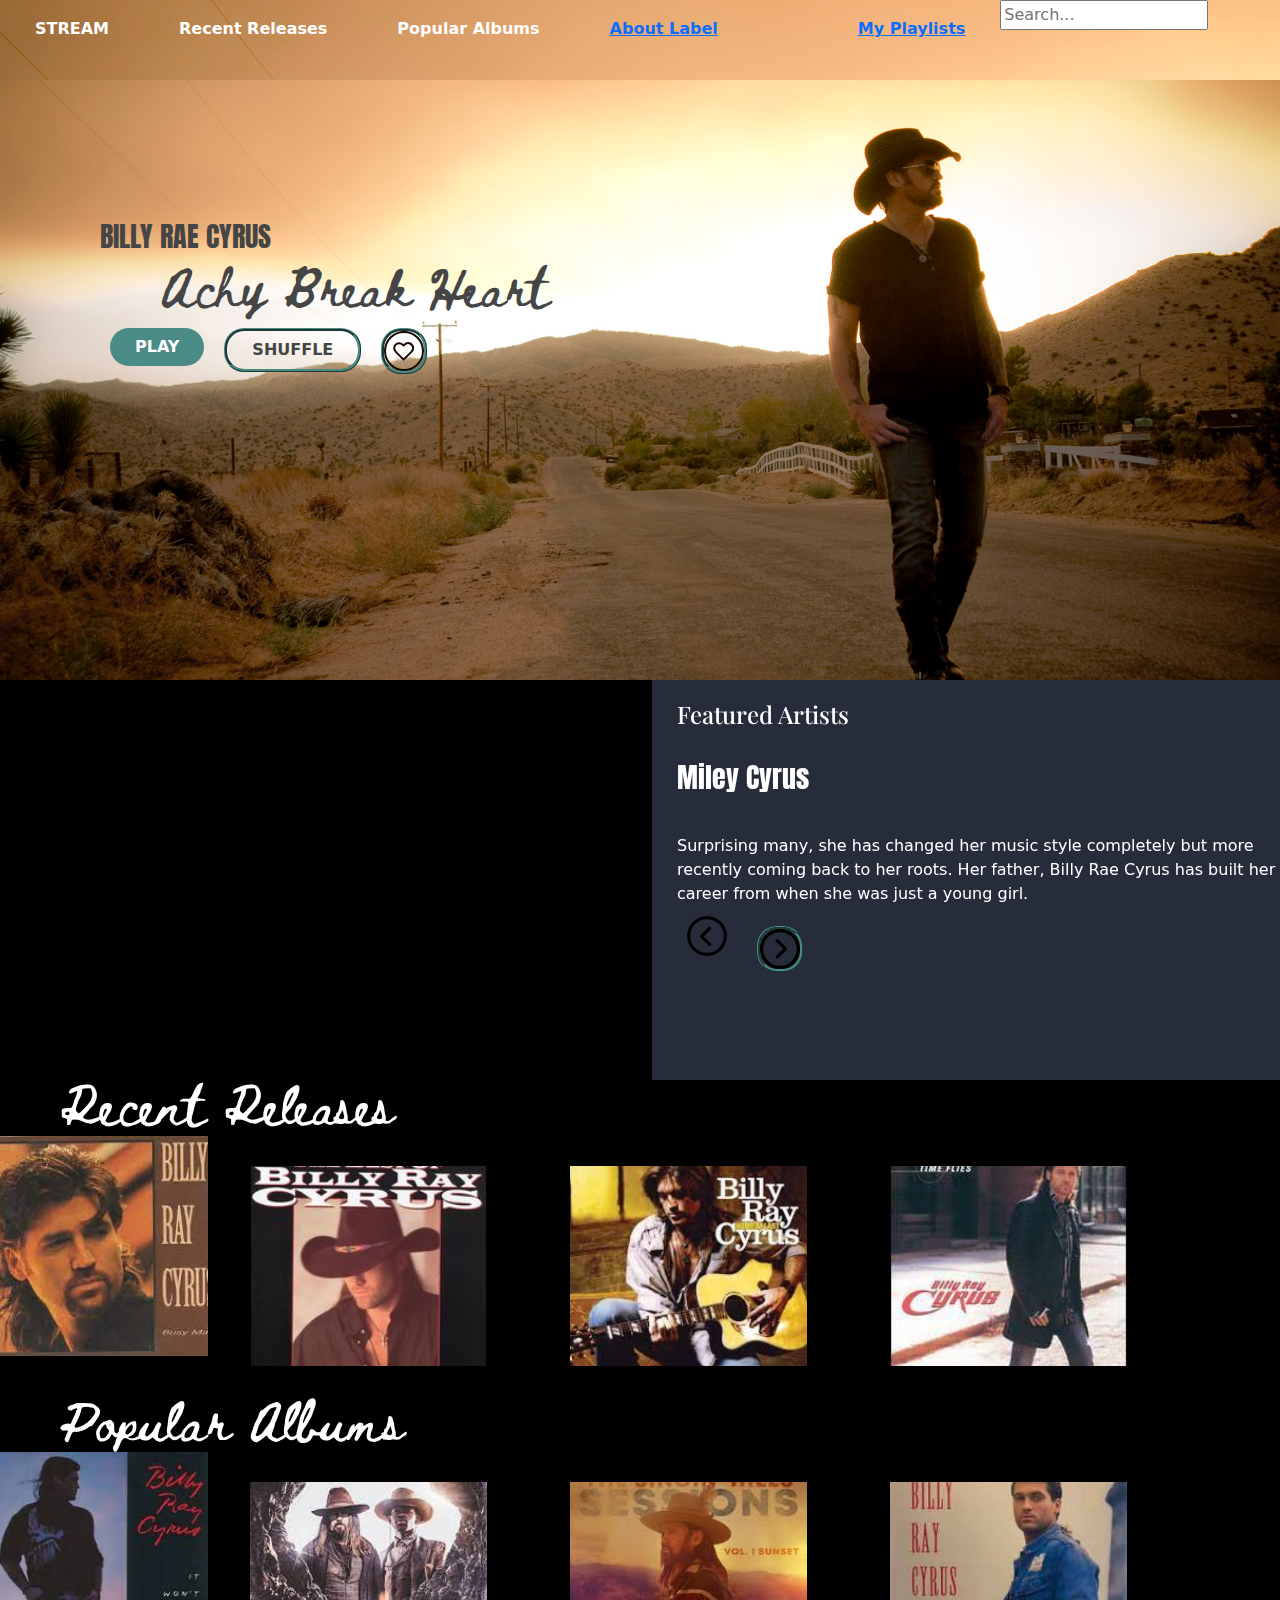
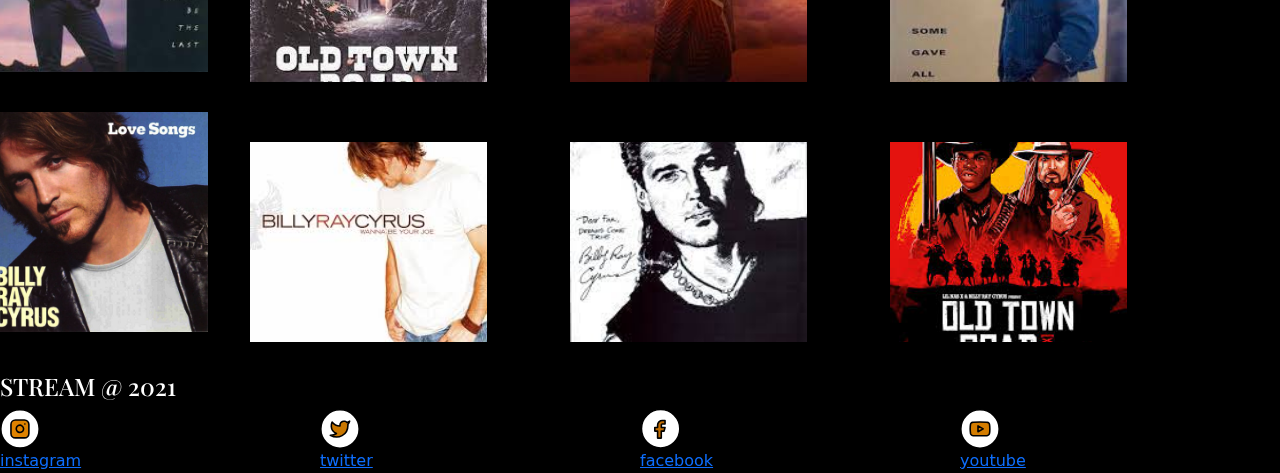
==== commit 20ec1a57: "fixing" ====
--- a/index.html
+++ b/index.html
@@ -41,19 +41,17 @@
     <div class="row">
         <div class="col-6">
             <div class="col-boxA">
-                <iframe width="560" height="315" src="https://www.youtube.com/embed/ZRjwD-Rd_K4" title="YouTube video player" frameborder="0" allow="accelerometer; autoplay; clipboard-write; encrypted-media; gyroscope; picture-in-picture; web-share" allowfullscreen></iframe>
-                </div>
+                <iframe width="560" height="315" src="https://www.youtube.com/embed/k0BWlvnBmIE" title="YouTube video player" frameborder="0" allow="accelerometer; autoplay; clipboard-write; encrypted-media; gyroscope; picture-in-picture; web-share" allowfullscreen></iframe></div>
      </div>   
      
         <div class="col-6">
             <div class="col-boxB">
                 <h4>Featured Artists</h4></br>
-                <h3>LOGIC</h3></br>
-                Surprising fans by announcing his retirement at just 30</br> years of old, Logic says he's bidding farewell to the rap game
-            
+                <h3>Miley Cyrus</h3></br>
+                <h4></h4>Surprising many, she has changed her music style completely but more recently coming back to her roots. Her father, Billy Rae Cyrus has built her career from when she was just a young girl.</h4>
                 <div class="button-group">
-                    <div class="button normal">>L</div>
-                    <div class="button inverted">R<</div>      
+                    <div class="button normal-1"></div>
+                    <div class="button inverted-4"></div>      
             </div>
         </div>  
     </div>
--- a/css/main.css
+++ b/css/main.css
@@ -59,8 +59,6 @@
     margin-right: 100px;
    
 }
-
-
 
 .thumbnail{
     width: 220px;
@@ -222,7 +220,7 @@
     width: 40px;
     height: 40px;
     border-radius: 50%;
-    background-image: url("../images/cover1.jpeg");
+    background-image: url("../assets/Icons/social/instagram_icon.svg");
     background-size: cover;
     background-position: center;
 }
@@ -230,7 +228,7 @@
     width: 40px;
     height: 40px;
     border-radius: 50%;
-    background-image: url("../images/cover1.jpeg");
+    background-image: url("../assets/Icons/social/twitter_icon.svg");
     background-size: cover;
     background-position: center;
 }
@@ -238,7 +236,7 @@
     width: 40px;
     height: 40px;
     border-radius: 50%;
-    background-image: url("../images/cover1.jpeg");
+    background-image: url("../assets/Icons/social/facebook_icon.svg");
     background-size: cover;
     background-position: center;
 }
@@ -246,9 +244,10 @@
     width: 40px;
     height: 40px;
     border-radius: 50%;
-    background-image: url("../images/cover1.jpeg");
-    background-size: cover;
-    background-position: center;
+    background-image: url("../assets/Icons/social/youtube_icon.svg");
+    background-size: cover;
+    background-position: center;
+   
 }
    
 .text p{
@@ -281,6 +280,15 @@
     
     
 }
+.normal-1{
+    background-image: url("../assets/Icons/other/left_arrow_icon.svg");
+    background-size: cover;
+    background-position: center;
+    color: white;
+    margin: 10px;
+    padding: 20px;
+    
+}
 .normal:hover{
     cursor:pointer;
     background-color: white;
@@ -296,6 +304,17 @@
     margin: 10px;
    
 }
+.inverted-4{
+    background-image: url("../assets/Icons/other/right_arrow_icon.svg");
+    border-style: ridge;
+    border-color: #4a8c85;
+    margin: 20px;
+    background-size: cover;
+    background-position: center;
+    padding: 20px;
+   
+   
+}
 .inverted1{
     background-color: #ffffff00;
     margin: 10px;
